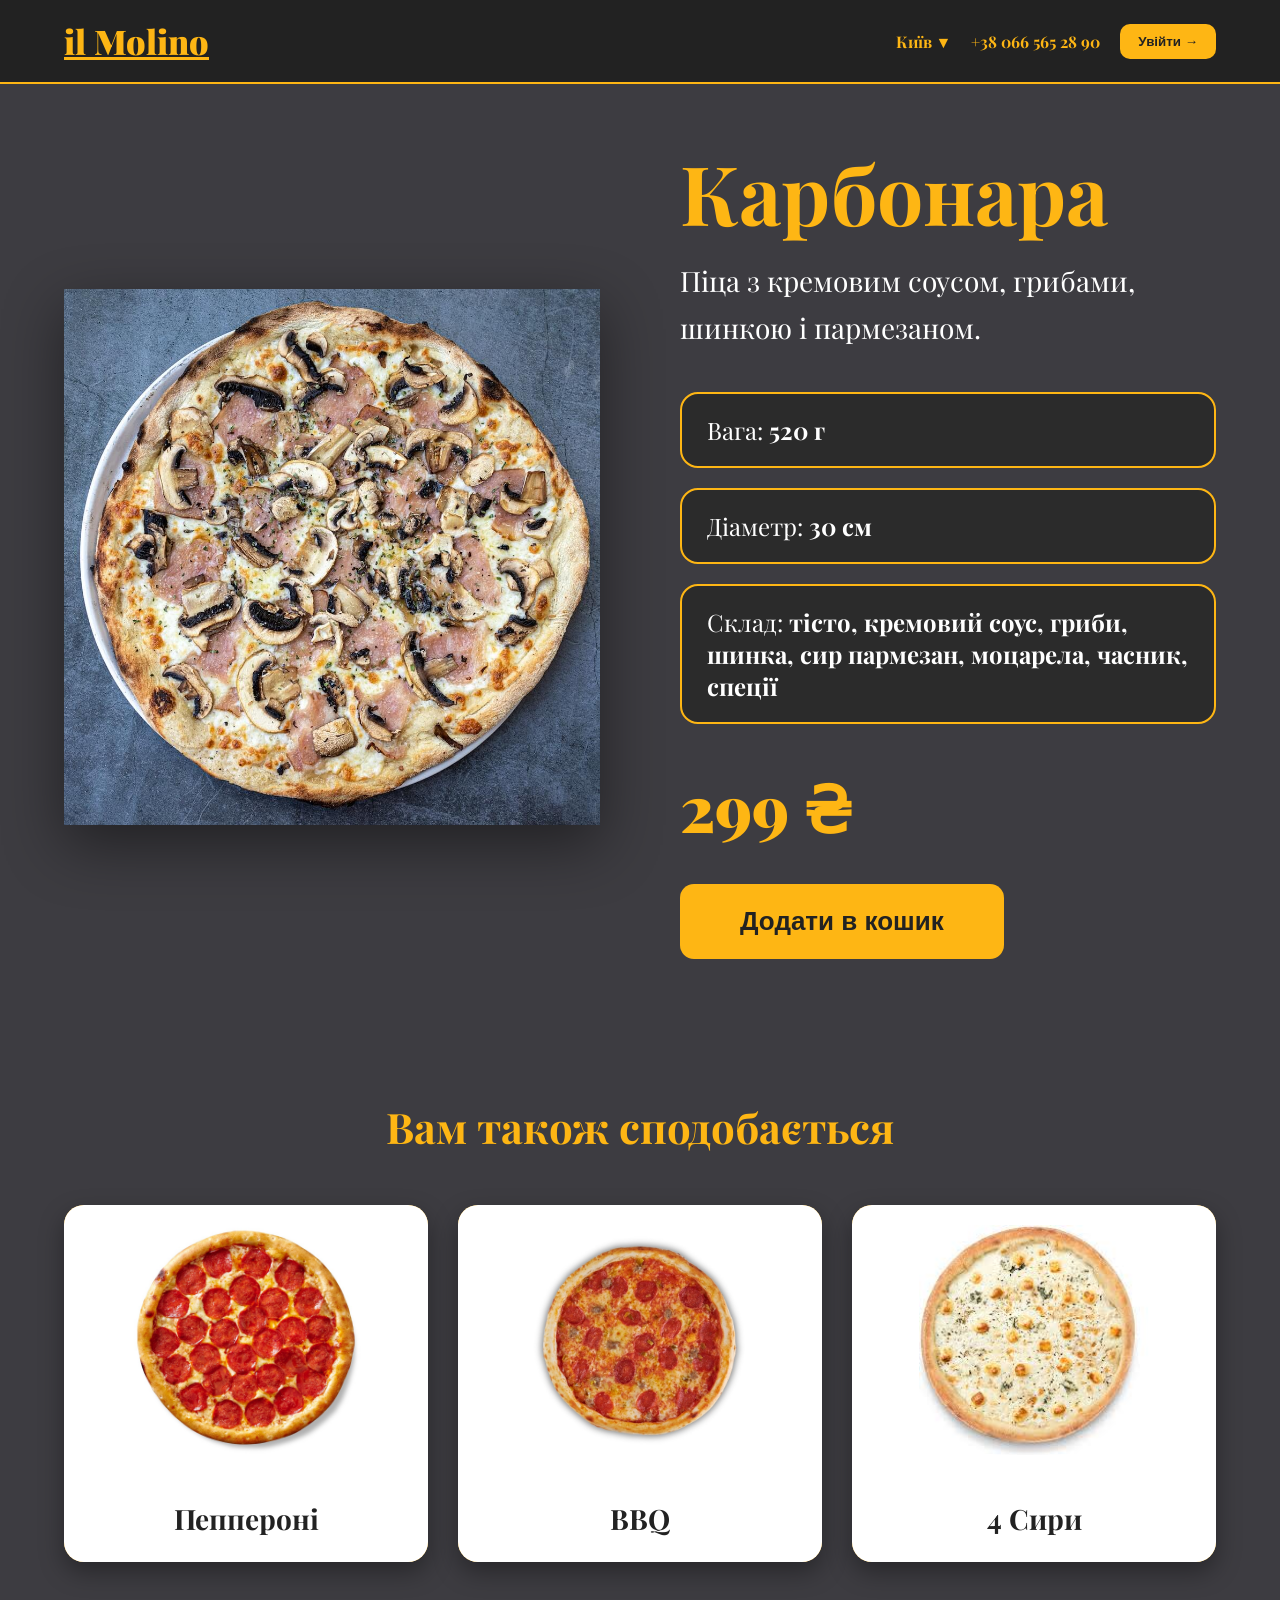
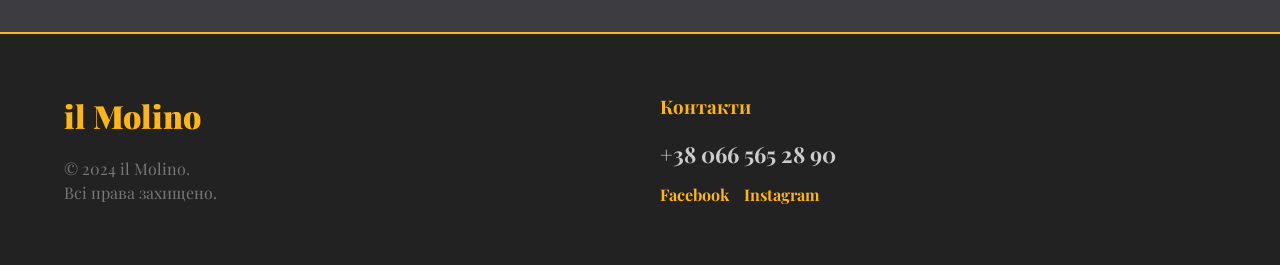
==== Carbonara.html @ b793cdaf "3 descriptions for the site" ====
<!doctype html>
<html lang="uk">

<head>
    <meta charset="utf-8">
    <meta name="viewport" content="width=device-width, initial-scale=1">

    <title>Карбонара | Il Molino</title>

    <link rel="stylesheet" href="style.css">
</head>

<body>

<header class="header">

    <div class="container">

        <div class="header-top">

            <a href="index.html" class="logo">
                il Molino
            </a>

            <div class="header-right">

                <div class="city-select">
                    Київ ▼
                </div>

                <a href="tel:+380665652890" class="phone">
                    +38 066 565 28 90
                </a>

                <button class="login-btn">
                    Увійти →
                </button>

            </div>

        </div>

    </div>

</header>

<section class="products">

    <div class="container">

        <div class="pizza-page">

            <div class="pizza-left">

                <img src="pizza3.png" alt="Карбонара" class="pizza-big-image">

            </div>

            <div class="pizza-right">

                <h1 class="pizza-title">
                    Карбонара
                </h1>

                <p class="pizza-description">
                    Піца з кремовим соусом, грибами, шинкою і пармезаном.
                </p>

                <div class="pizza-info">

                    <div class="pizza-info-item">
                        <span>Вага:</span>
                        <strong>520 г</strong>
                    </div>

                    <div class="pizza-info-item">
                        <span>Діаметр:</span>
                        <strong>30 см</strong>
                    </div>

                    <div class="pizza-info-item">
                        <span>Склад:</span>
                        <strong>
                            тісто, кремовий соус, гриби, шинка, сир пармезан, моцарела, часник, спеції
                        </strong>
                    </div>

                </div>

                <div class="pizza-price">
                    299 ₴
                </div>

                <button class="show-more">
                    Додати в кошик
                </button>

            </div>

        </div>

    </div>

</section>

<section class="products">

    <div class="container">

        <h2 class="section-title">
            Вам також сподобається
        </h2>

        <div class="product-grid">

            <a href="pepperoni.html" class="product-card">

                <div class="product-image">
                    <img src="pizza2.png">
                </div>

                <div class="product-info">
                    Пеппероні
                </div>

            </a>

            <a href="BBQ.html" class="product-card">

                <div class="product-image">
                    <img src="pizza5.png">
                </div>

                <div class="product-info">
                    BBQ
                </div>

            </a>

            <a href="FourCheese.html" class="product-card">

                <div class="product-image">
                    <img src="pizza6.png">
                </div>

                <div class="product-info">
                    4 Сири
                </div>

            </a>

        </div>

    </div>

</section>

<footer class="footer">

    <div class="container">

        <div class="footer-content">

            <div class="footer-col">

                <div class="footer-logo">
                    il Molino
                </div>

                <p class="copyright">
                    © 2024 il Molino.<br>
                    Всі права захищено.
                </p>

            </div>

            <div class="footer-col">

                <h3>Контакти</h3>

                <a href="tel:+380665652890" class="footer-phone">
                    +38 066 565 28 90
                </a>

                <div class="socials">
                    <span>Facebook</span>
                    <span>Instagram</span>
                </div>

            </div>

        </div>

    </div>

</footer>

</body>
</html>
---- style.css ----
@import url('https://fonts.googleapis.com/css2?family=Playfair+Display:wght@400;600;700;900&display=swap');

*{
    margin:0;
    padding:0;
    box-sizing:border-box;
}

body{
    background:#3d3c41;
    font-family:'Playfair Display', serif;
    color:#feb614;
}

.container{
    width:90%;
    max-width:1400px;
    margin:auto;
}

/* HEADER */

.header{
    background:#222;
    border-bottom:2px solid #feb614;
}

.header-top{
    display:flex;
    justify-content:space-between;
    align-items:center;
    padding:18px 0;
    flex-wrap:wrap;
    gap:15px;
}

.logo{
    font-size:34px;
    font-weight:900;
    color:#feb614;
}

.header-right{
    display:flex;
    align-items:center;
    gap:20px;
    flex-wrap:wrap;
}

.city-select,
.phone,
.lang-switch{
    color:#feb614;
    text-decoration:none;
    font-weight:bold;
}

.login-btn{
    background:#feb614;
    color:#222;
    border:none;
    padding:10px 18px;
    border-radius:10px;
    cursor:pointer;
    font-weight:bold;
    transition:0.2s;
}

.login-btn:hover{
    transform:scale(1.05);
}

.lang-switch{
    border:1px solid #feb614;
    padding:5px 10px;
    border-radius:8px;
}

/* NAVIGATION */

.main-nav{
    background:#2b2b2b;
    padding:15px 0;
}

.main-nav ul{
    display:flex;
    gap:25px;
    overflow-x:auto;
    list-style:none;
}

.main-nav li{
    white-space:nowrap;
    color:#feb614;
    font-size:18px;
    cursor:pointer;
    transition:0.2s;
}

.main-nav li:hover{
    color:white;
}

/* HERO */

.hero{
    background:#e99ea3;
    min-height:500px;
    display:flex;
    align-items:center;
    overflow:hidden;
}

.hero-content{
    display:flex;
    align-items:center;
    justify-content:space-between;
    gap:30px;
    flex-wrap:wrap;
}

.hero-text h1{
    color:white;
    font-size:80px;
    line-height:0.95;
    font-style:italic;
}

.hero-image img{
    width:100%;
    max-width:600px;
    transform:rotate(-10deg);
}

/* PRODUCTS */

.products{
    padding:70px 0;
}

.section-title{
    text-align:center;
    font-size:42px;
    margin-bottom:50px;
    color:#feb614;
}

/* GRID */

.product-grid{
    display:grid;
    grid-template-columns:repeat(3, 1fr);
    gap:30px;
}

/* CARD */

.product-card{
    display:flex;
    flex-direction:column;

    background:#feb614;

    border-radius:20px;
    overflow:hidden;

    text-decoration:none;

    transition:0.25s ease;

    box-shadow:
    0 10px 25px rgba(0,0,0,0.35);
}

.product-card:hover{
    transform:translateY(-10px);
}

/* IMAGE */

.product-image{
    background:white;

    height:270px;

    display:flex;
    align-items:center;
    justify-content:center;

    padding:20px;
}

.product-image img{
    width:100%;
    height:100%;
    object-fit:contain;
}

/* TEXT */

.product-info{
    background:white;

    color:#222;

    text-align:center;

    padding:25px;

    font-size:28px;
    font-weight:700;
}

/* BUTTON */

.more-container{
    text-align:center;
    margin-top:50px;
}

.show-more{
    background:#feb614;
    color:#222;

    border:none;

    padding:16px 55px;

    font-size:20px;
    font-weight:bold;

    border-radius:14px;

    cursor:pointer;

    transition:0.2s;
}

.show-more:hover{
    transform:scale(1.05);
}

/* FOOTER */

.footer{
    background:#222;
    border-top:2px solid #feb614;
    padding:60px 0;
}

.footer-content{
    display:flex;
    justify-content:space-between;
    gap:40px;
    flex-wrap:wrap;
}

.footer-col{
    min-width:220px;
    flex:1;
}

.footer-logo{
    font-size:32px;
    font-weight:900;
    margin-bottom:20px;
    color:#feb614;
}

.footer-col h3{
    margin-bottom:20px;
    color:#feb614;
}

.footer-col ul{
    list-style:none;
}

.footer-col li{
    margin-bottom:10px;
}

.footer-col a{
    color:#ccc;
    text-decoration:none;
}

.footer-phone{
    display:block;
    margin-bottom:15px;
    font-size:22px;
    font-weight:bold;
}

.socials{
    display:flex;
    gap:15px;
    color:#feb614;
    font-weight:bold;
}

.copyright{
    color:#777;
    line-height:1.5;
}

/* MOBILE */

@media(max-width:1000px){

    .product-grid{
        grid-template-columns:repeat(2,1fr);
    }

    .hero-text h1{
        font-size:60px;
    }
}

@media(max-width:700px){

    .product-grid{
        grid-template-columns:1fr;
    }

    .hero-content{
        justify-content:center;
        text-align:center;
    }

    .hero-text h1{
        font-size:48px;
    }

    .header-top{
        justify-content:center;
    }

    .footer-content{
        flex-direction:column;
        text-align:center;
    }

    .socials{
        justify-content:center;
    }
}
/* СТРАНИЦА ПИЦЦЫ */

.pizza-page{
    display:flex;
    align-items:center;
    justify-content:space-between;
    gap:80px;
    flex-wrap:wrap;
}

/* ЛЕВАЯ ЧАСТЬ */

.pizza-left{
    flex:1;
    display:flex;
    justify-content:center;
    align-items:center;
}

/* БОЛЬШАЯ КАРТИНКА */

.pizza-big-image{
    width:100%;
    max-width:750px;

    filter:drop-shadow(0 20px 30px rgba(0,0,0,0.45));

    transition:0.3s;
}

.pizza-big-image:hover{
    transform:scale(1.05) rotate(-3deg);
}

/* ПРАВАЯ ЧАСТЬ */

.pizza-right{
    flex:1;
    min-width:320px;
}

/* НАЗВАНИЕ */

.pizza-title{
    font-size:82px;
    color:#feb614;
    margin-bottom:25px;
    line-height:0.95;
}

/* ОПИСАНИЕ */

.pizza-description{
    font-size:28px;
    line-height:1.7;
    color:white;
    margin-bottom:40px;
    max-width:700px;
}

/* ИНФОРМАЦИЯ */

.pizza-info{
    display:flex;
    flex-direction:column;
    gap:20px;
    margin-bottom:40px;
}

.pizza-info-item{
    background:#2b2b2b;
    padding:20px 25px;
    border-radius:18px;

    font-size:24px;
    color:white;

    border:2px solid #feb614;
}

/* ЦЕНА */

.pizza-price{
    font-size:64px;
    font-weight:900;
    color:#feb614;

    margin-bottom:35px;
}

/* КНОПКА */

.show-more{
    font-size:26px;
    padding:22px 60px;
}

/* АДАПТИВ */

@media(max-width:1100px){

    .pizza-page{
        flex-direction:column;
        text-align:center;
    }

    .pizza-description{
        margin:auto;
        margin-bottom:40px;
    }

    .pizza-title{
        font-size:62px;
    }

    .pizza-big-image{
        max-width:550px;
    }
}

@media(max-width:700px){

    .pizza-title{
        font-size:48px;
    }

    .pizza-description{
        font-size:22px;
    }

    .pizza-price{
        font-size:46px;
    }

    .pizza-info-item{
        font-size:20px;
    }

    .show-more{
        width:100%;
    }
}
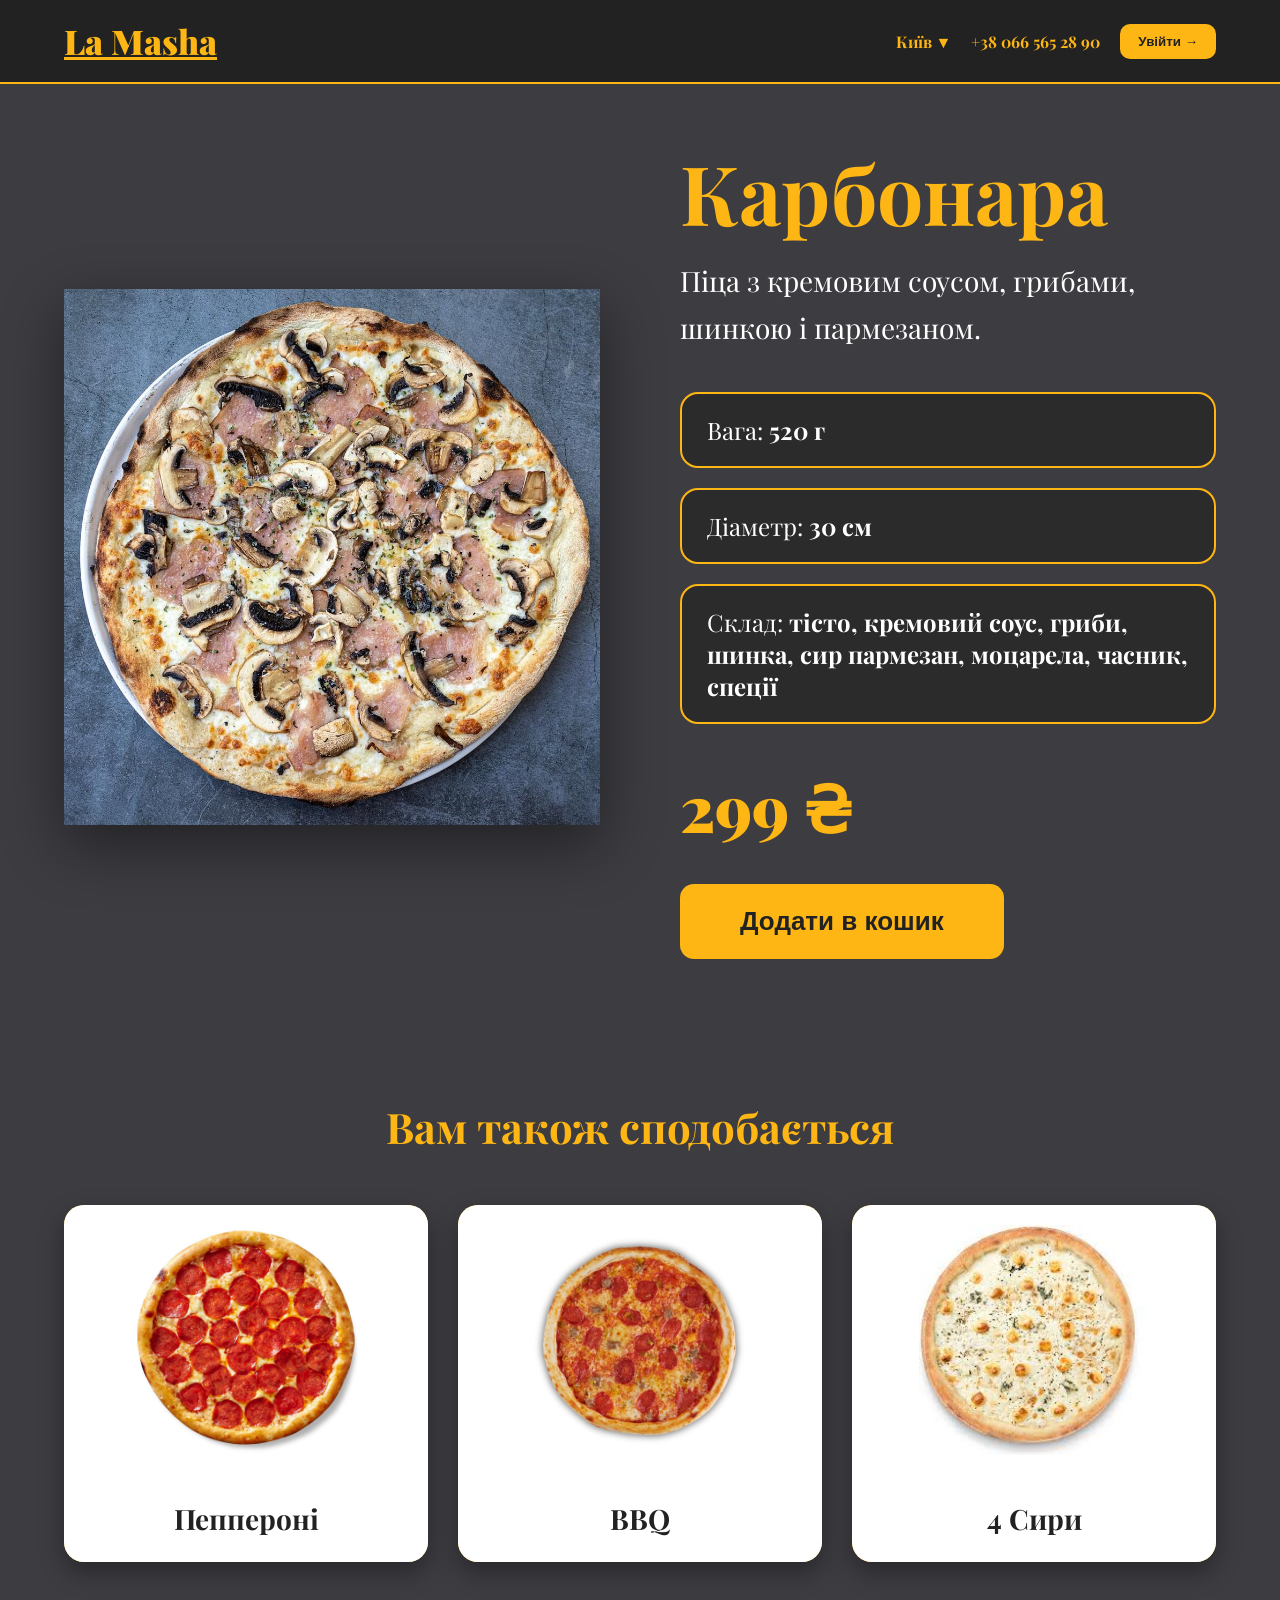
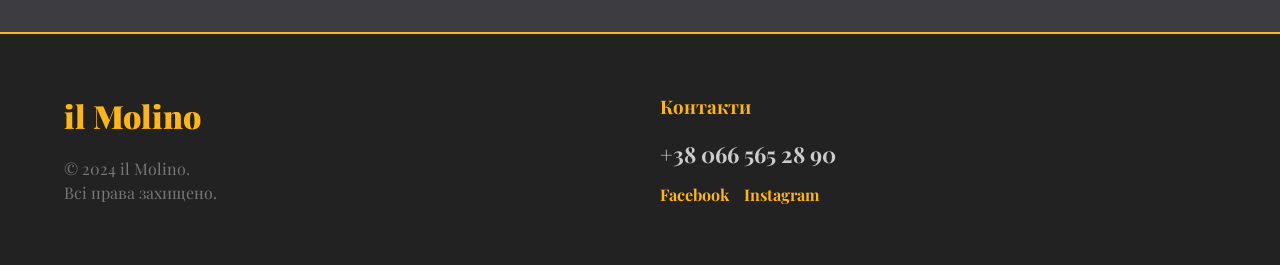
==== commit 6f14239c: "Changed name for site" ====
--- a/Carbonara.html
+++ b/Carbonara.html
@@ -5,7 +5,7 @@
     <meta charset="utf-8">
     <meta name="viewport" content="width=device-width, initial-scale=1">
 
-    <title>Карбонара | Il Molino</title>
+    <title>Карбонара | La Masha</title>
 
     <link rel="stylesheet" href="style.css">
 </head>
@@ -19,7 +19,7 @@
         <div class="header-top">
 
             <a href="index.html" class="logo">
-                il Molino
+                La Masha
             </a>
 
             <div class="header-right">
